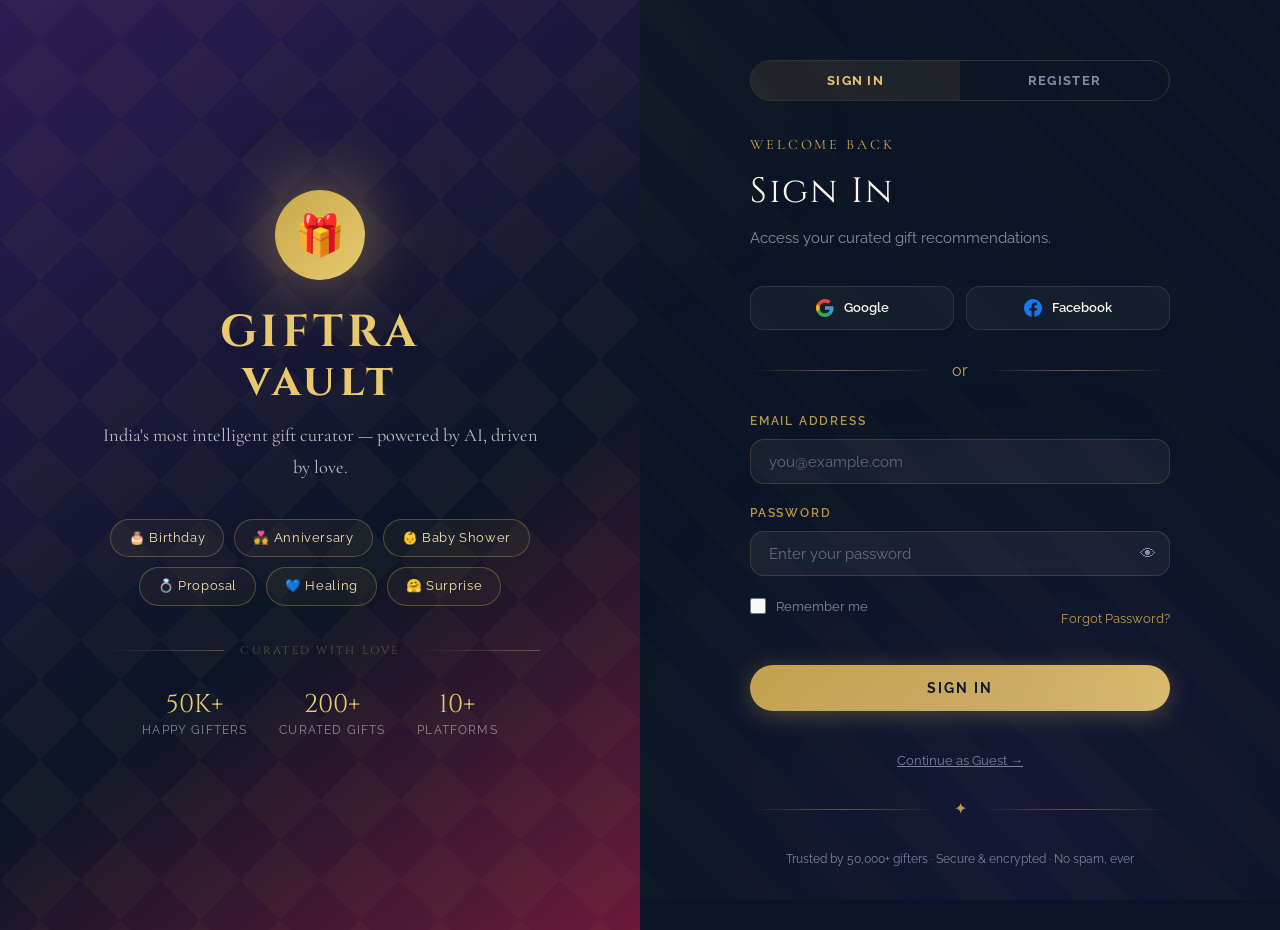
==== index.html @ 6af86aa6 "Add files via upload" ====
<!DOCTYPE html>
<html lang="en">
<head>
  <meta charset="UTF-8">
  <meta name="viewport" content="width=device-width, initial-scale=1.0">
  <title>GIFTRAvault — Sign In</title>
  <link rel="stylesheet" href="styles.css">
  <link rel="icon" href="data:image/svg+xml,<svg xmlns='http://www.w3.org/2000/svg' viewBox='0 0 100 100'><text y='.9em' font-size='90'>🎁</text></svg>">
</head>
<body>

<div class="bg-texture"></div>
<div class="particles"></div>

<div class="login-page">

  <!-- ── LEFT PANEL ── -->
  <div class="login-left">
    <div class="login-left-inner">
      <div class="login-logo-big">🎁</div>
      <h1>GIFTRA<br>vault</h1>
      <p>India's most intelligent gift curator — powered by AI, driven by love.</p>

      <div class="occasion-chips">
        <span class="occasion-chip">🎂 Birthday</span>
        <span class="occasion-chip">💑 Anniversary</span>
        <span class="occasion-chip">👶 Baby Shower</span>
        <span class="occasion-chip">💍 Proposal</span>
        <span class="occasion-chip">💙 Healing</span>
        <span class="occasion-chip">🤗 Surprise</span>
      </div>

      <div class="decorative-line">
        <span>CURATED WITH LOVE</span>
      </div>

      <div style="display:flex;gap:32px;justify-content:center;margin-top:32px">
        <div style="text-align:center">
          <div style="font-family:var(--font-display);font-size:1.6rem;color:var(--gold-light);line-height:1">50K+</div>
          <div style="font-size:0.72rem;color:rgba(250,246,238,0.5);letter-spacing:0.1em;text-transform:uppercase;margin-top:4px">Happy Gifters</div>
        </div>
        <div style="text-align:center">
          <div style="font-family:var(--font-display);font-size:1.6rem;color:var(--gold-light);line-height:1">200+</div>
          <div style="font-size:0.72rem;color:rgba(250,246,238,0.5);letter-spacing:0.1em;text-transform:uppercase;margin-top:4px">Curated Gifts</div>
        </div>
        <div style="text-align:center">
          <div style="font-family:var(--font-display);font-size:1.6rem;color:var(--gold-light);line-height:1">10+</div>
          <div style="font-size:0.72rem;color:rgba(250,246,238,0.5);letter-spacing:0.1em;text-transform:uppercase;margin-top:4px">Platforms</div>
        </div>
      </div>
    </div>
  </div>

  <!-- ── RIGHT PANEL ── -->
  <div class="login-right">
    <div class="login-form-wrap">

      <!-- Tabs -->
      <div style="display:flex;gap:0;margin-bottom:32px;border:1px solid rgba(201,168,76,0.2);border-radius:var(--radius-xl);overflow:hidden">
        <button data-tab="login" data-panel-toggle
          style="flex:1;padding:12px;background:rgba(201,168,76,0.1);color:var(--gold-light);font-size:0.82rem;font-weight:700;letter-spacing:0.1em;text-transform:uppercase;border:none;cursor:pointer;transition:all 0.3s"
          class="tab-btn active-tab">
          Sign In
        </button>
        <button data-tab="register" data-panel-toggle
          style="flex:1;padding:12px;background:transparent;color:var(--text-light);font-size:0.82rem;font-weight:700;letter-spacing:0.1em;text-transform:uppercase;border:none;cursor:pointer;transition:all 0.3s"
          class="tab-btn">
          Register
        </button>
      </div>

      <!-- LOGIN FORM -->
      <div id="loginPanel">
        <div class="login-greeting">Welcome back</div>
        <div class="login-title">Sign In</div>
        <div class="login-subtitle">Access your curated gift recommendations.</div>

        <div class="social-login">
          <button class="btn-social" onclick="socialLogin('Google')">
            <svg width="18" height="18" viewBox="0 0 24 24"><path fill="#EA4335" d="M5.266 9.765A7.077 7.077 0 0 1 12 4.909c1.69 0 3.218.6 4.418 1.582L19.91 3C17.782 1.145 15.055 0 12 0 7.27 0 3.198 2.698 1.24 6.65l4.026 3.115z"/><path fill="#34A853" d="M16.04 18.013c-1.09.703-2.474 1.078-4.04 1.078a7.077 7.077 0 0 1-6.723-4.823l-4.04 3.067A11.965 11.965 0 0 0 12 24c2.933 0 5.735-1.043 7.834-3l-3.793-2.987z"/><path fill="#4A90D9" d="M19.834 21c2.195-2.048 3.62-5.096 3.62-9 0-.71-.109-1.473-.272-2.182H12v4.637h6.436c-.317 1.559-1.17 2.766-2.395 3.558L19.834 21z"/><path fill="#FBBC05" d="M5.277 14.268A7.12 7.12 0 0 1 4.909 12c0-.782.125-1.533.357-2.235L1.24 6.65A11.934 11.934 0 0 0 0 12c0 1.92.445 3.73 1.237 5.335l4.04-3.067z"/></svg>
            Google
          </button>
          <button class="btn-social" onclick="socialLogin('Facebook')">
            <svg width="18" height="18" viewBox="0 0 24 24" fill="#1877F2"><path d="M24 12.073c0-6.627-5.373-12-12-12s-12 5.373-12 12c0 5.99 4.388 10.954 10.125 11.854v-8.385H7.078v-3.47h3.047V9.43c0-3.007 1.792-4.669 4.533-4.669 1.312 0 2.686.235 2.686.235v2.953H15.83c-1.491 0-1.956.925-1.956 1.874v2.25h3.328l-.532 3.47h-2.796v8.385C19.612 23.027 24 18.062 24 12.073z"/></svg>
            Facebook
          </button>
        </div>

        <div class="gold-divider"><span>or</span></div>

        <form id="loginForm">
          <div class="form-group">
            <label for="loginEmail">Email Address</label>
            <input type="email" id="loginEmail" class="form-control" placeholder="you@example.com" required autocomplete="email">
          </div>
          <div class="form-group">
            <label for="loginPassword">Password</label>
            <div class="password-wrap">
              <input type="password" id="loginPassword" class="form-control" placeholder="Enter your password" required autocomplete="current-password">
              <button type="button" class="toggle-pwd">👁</button>
            </div>
          </div>
          <div style="display:flex;justify-content:space-between;align-items:center;margin-bottom:24px">
            <div class="checkbox-wrap">
              <input type="checkbox" id="rememberMe">
              <label for="rememberMe">Remember me</label>
            </div>
            <a href="#" style="font-size:0.82rem;color:var(--gold)">Forgot Password?</a>
          </div>
          <button type="submit" id="loginBtn" class="login-btn">Sign In</button>
        </form>

        <div style="text-align:center;margin-top:16px">
          <button id="guestBtn" style="background:none;border:none;color:var(--text-light);font-size:0.82rem;cursor:pointer;text-decoration:underline;font-family:var(--font-body)">
            Continue as Guest →
          </button>
        </div>
      </div>

      <!-- REGISTER FORM -->
      <div id="registerPanel" style="display:none">
        <div class="login-greeting">Join GIFTRAvault</div>
        <div class="login-title">Create Account</div>
        <div class="login-subtitle">Start gifting smarter with AI-powered recommendations.</div>

        <form id="registerForm" style="margin-top:24px">
          <div class="form-group">
            <label for="regName">Full Name</label>
            <input type="text" id="regName" class="form-control" placeholder="Your name" required>
          </div>
          <div class="form-group">
            <label for="regEmail">Email Address</label>
            <input type="email" id="regEmail" class="form-control" placeholder="you@example.com" required>
          </div>
          <div class="form-group">
            <label for="regPhone">Phone Number</label>
            <input type="tel" id="regPhone" class="form-control" placeholder="+91 98765 43210">
          </div>
          <div class="form-group">
            <label for="regPassword">Password</label>
            <div class="password-wrap">
              <input type="password" id="regPassword" class="form-control" placeholder="Min 8 characters" required minlength="8">
              <button type="button" class="toggle-pwd">👁</button>
            </div>
          </div>
          <div class="checkbox-wrap" style="margin-bottom:24px">
            <input type="checkbox" id="agreeTerms" required>
            <label for="agreeTerms">I agree to the <a href="#">Terms</a> & <a href="#">Privacy Policy</a></label>
          </div>
          <button type="submit" id="registerBtn" class="login-btn">Create Account ✨</button>
        </form>
      </div>

      <div class="gold-divider" style="margin-top:24px"><span>✦</span></div>
      <p style="text-align:center;font-size:0.76rem;color:var(--text-light)">
        Trusted by 50,000+ gifters · Secure & encrypted · No spam, ever
      </p>
    </div>
  </div>
</div>

<script src="app.js"></script>
<script>
// Tab switching logic
document.querySelectorAll('.tab-btn').forEach(btn => {
  btn.addEventListener('click', () => {
    const tab = btn.dataset.tab;
    document.querySelectorAll('.tab-btn').forEach(b => {
      b.style.background = 'transparent';
      b.style.color = 'var(--text-light)';
    });
    btn.style.background = 'rgba(201,168,76,0.1)';
    btn.style.color = 'var(--gold-light)';
    document.getElementById('loginPanel').style.display = tab === 'login' ? 'block' : 'none';
    document.getElementById('registerPanel').style.display = tab === 'register' ? 'block' : 'none';
  });
});

function socialLogin(provider) {
  const user = {
    email: `user@${provider.toLowerCase()}.com`,
    name: 'Social User',
    avatar: '',
    provider,
  };
  localStorage.setItem('giftra_user', JSON.stringify(user));
  window.location.href = 'home.html';
}
</script>
</body>
</html>
---- styles.css ----
/* ==========================================
   GIFTRAvault - ROYAL ELEGANT THEME
   Main Stylesheet
   ========================================== */

@import url('https://fonts.googleapis.com/css2?family=Cormorant+Garamond:ital,wght@0,300;0,400;0,500;0,600;0,700;1,300;1,400;1,600&family=Raleway:wght@300;400;500;600;700&family=Cinzel:wght@400;500;600;700&display=swap');

/* ── DESIGN TOKENS ─────────────────────── */
:root {
  --navy:        #0B1426;
  --navy-mid:    #112038;
  --navy-light:  #1A2E50;
  --gold:        #C9A84C;
  --gold-light:  #E8C96D;
  --gold-pale:   #F5E6B2;
  --cream:       #FAF6EE;
  --cream-dark:  #EDE4D3;
  --wine:        #6B1A3A;
  --purple:      #2D1B55;
  --purple-mid:  #4A2D8A;
  --blush:       #F2D4D4;
  --sage:        #4A6741;
  --white:       #FFFFFF;
  --text-dark:   #1A1A2E;
  --text-mid:    #4A4A6A;
  --text-light:  #8A8AAA;

  --font-display: 'Cinzel', serif;
  --font-serif:   'Cormorant Garamond', serif;
  --font-body:    'Raleway', sans-serif;

  --radius-sm:  6px;
  --radius-md:  14px;
  --radius-lg:  24px;
  --radius-xl:  40px;

  --shadow-gold:  0 4px 24px rgba(201,168,76,0.25);
  --shadow-navy:  0 8px 40px rgba(11,20,38,0.35);
  --shadow-card:  0 2px 20px rgba(11,20,38,0.12);

  --transition:   all 0.35s cubic-bezier(0.4,0,0.2,1);
  --transition-slow: all 0.6s cubic-bezier(0.4,0,0.2,1);
}

/* ── RESET & BASE ────────────────────────── */
*, *::before, *::after { box-sizing: border-box; margin: 0; padding: 0; }

html { font-size: 16px; scroll-behavior: smooth; }

body {
  font-family: var(--font-body);
  background: var(--navy);
  color: var(--cream);
  min-height: 100vh;
  overflow-x: hidden;
  line-height: 1.6;
}

a { text-decoration: none; color: inherit; }
img { max-width: 100%; display: block; }
button { cursor: pointer; font-family: var(--font-body); border: none; outline: none; }
input, select, textarea { font-family: var(--font-body); outline: none; border: none; }
ul { list-style: none; }

/* ── SCROLLBAR ────────────────────────── */
::-webkit-scrollbar { width: 6px; }
::-webkit-scrollbar-track { background: var(--navy); }
::-webkit-scrollbar-thumb { background: var(--gold); border-radius: 3px; }

/* ── BACKGROUND TEXTURE ───────────────── */
.bg-texture {
  position: fixed; inset: 0; z-index: 0; pointer-events: none;
  background:
    radial-gradient(ellipse 80% 60% at 20% 10%, rgba(201,168,76,0.07) 0%, transparent 60%),
    radial-gradient(ellipse 60% 80% at 80% 90%, rgba(74,45,138,0.15) 0%, transparent 60%),
    repeating-linear-gradient(
      45deg,
      transparent,
      transparent 40px,
      rgba(201,168,76,0.015) 40px,
      rgba(201,168,76,0.015) 80px
    );
}

/* ══════════════════════════════════════════
   NAVIGATION
   ══════════════════════════════════════════ */
.navbar {
  position: fixed; top: 0; left: 0; right: 0; z-index: 999;
  padding: 16px 40px;
  display: flex; align-items: center; justify-content: space-between;
  background: rgba(11,20,38,0.85);
  backdrop-filter: blur(20px);
  border-bottom: 1px solid rgba(201,168,76,0.2);
  transition: var(--transition);
}

.navbar.scrolled {
  padding: 12px 40px;
  background: rgba(11,20,38,0.97);
}

.nav-brand {
  display: flex; align-items: center; gap: 12px;
}

.nav-brand .brand-icon {
  width: 40px; height: 40px;
  background: linear-gradient(135deg, var(--gold), var(--gold-light));
  border-radius: 50%;
  display: grid; place-items: center;
  font-size: 18px;
  box-shadow: 0 0 20px rgba(201,168,76,0.4);
}

.nav-brand .brand-name {
  font-family: var(--font-display);
  font-size: 1.4rem;
  letter-spacing: 0.12em;
  color: var(--gold-light);
}

.nav-links {
  display: flex; align-items: center; gap: 32px;
}

.nav-links a {
  font-size: 0.82rem;
  font-weight: 600;
  letter-spacing: 0.15em;
  text-transform: uppercase;
  color: var(--cream-dark);
  position: relative;
  padding-bottom: 4px;
  transition: var(--transition);
}

.nav-links a::after {
  content: '';
  position: absolute; bottom: 0; left: 50%; right: 50%;
  height: 1px; background: var(--gold);
  transition: var(--transition);
}

.nav-links a:hover { color: var(--gold-light); }
.nav-links a:hover::after { left: 0; right: 0; }

.nav-actions { display: flex; align-items: center; gap: 16px; }

.btn-nav-login {
  padding: 9px 24px;
  background: transparent;
  border: 1px solid var(--gold);
  color: var(--gold);
  border-radius: var(--radius-xl);
  font-size: 0.8rem;
  font-weight: 600;
  letter-spacing: 0.1em;
  text-transform: uppercase;
  transition: var(--transition);
}

.btn-nav-login:hover {
  background: var(--gold);
  color: var(--navy);
}

.user-avatar {
  width: 38px; height: 38px;
  border-radius: 50%;
  border: 2px solid var(--gold);
  overflow: hidden;
  cursor: pointer;
  transition: var(--transition);
}

.user-avatar:hover { box-shadow: var(--shadow-gold); }

/* ══════════════════════════════════════════
   BUTTONS
   ══════════════════════════════════════════ */
.btn-primary {
  display: inline-flex; align-items: center; gap: 10px;
  padding: 14px 36px;
  background: linear-gradient(135deg, var(--gold) 0%, var(--gold-light) 100%);
  color: var(--navy);
  border-radius: var(--radius-xl);
  font-size: 0.85rem;
  font-weight: 700;
  letter-spacing: 0.12em;
  text-transform: uppercase;
  transition: var(--transition);
  box-shadow: 0 4px 20px rgba(201,168,76,0.3);
  border: none;
}

.btn-primary:hover {
  transform: translateY(-2px);
  box-shadow: 0 8px 32px rgba(201,168,76,0.45);
}

.btn-primary:active { transform: translateY(0); }

.btn-secondary {
  display: inline-flex; align-items: center; gap: 10px;
  padding: 13px 32px;
  background: transparent;
  color: var(--gold);
  border: 1.5px solid var(--gold);
  border-radius: var(--radius-xl);
  font-size: 0.85rem;
  font-weight: 600;
  letter-spacing: 0.1em;
  text-transform: uppercase;
  transition: var(--transition);
}

.btn-secondary:hover {
  background: rgba(201,168,76,0.08);
  transform: translateY(-2px);
}

.btn-ghost {
  display: inline-flex; align-items: center; gap: 8px;
  padding: 10px 22px;
  background: rgba(255,255,255,0.06);
  color: var(--cream);
  border: 1px solid rgba(255,255,255,0.12);
  border-radius: var(--radius-md);
  font-size: 0.82rem;
  font-weight: 500;
  transition: var(--transition);
  backdrop-filter: blur(8px);
}

.btn-ghost:hover {
  background: rgba(255,255,255,0.12);
  border-color: rgba(201,168,76,0.4);
  color: var(--gold-light);
}

/* ══════════════════════════════════════════
   CARDS & GLASS SURFACES
   ══════════════════════════════════════════ */
.glass-card {
  background: rgba(255,255,255,0.04);
  backdrop-filter: blur(20px);
  border: 1px solid rgba(201,168,76,0.15);
  border-radius: var(--radius-lg);
  transition: var(--transition);
}

.glass-card:hover {
  background: rgba(255,255,255,0.07);
  border-color: rgba(201,168,76,0.3);
  box-shadow: var(--shadow-gold);
}

/* ══════════════════════════════════════════
   FORM ELEMENTS
   ══════════════════════════════════════════ */
.form-group {
  display: flex; flex-direction: column; gap: 8px;
  margin-bottom: 20px;
}

.form-group label {
  font-size: 0.75rem;
  font-weight: 600;
  letter-spacing: 0.15em;
  text-transform: uppercase;
  color: var(--gold);
  opacity: 0.9;
}

.form-control {
  width: 100%;
  padding: 13px 18px;
  background: rgba(255,255,255,0.05);
  border: 1.5px solid rgba(201,168,76,0.2);
  border-radius: var(--radius-md);
  color: var(--cream);
  font-size: 0.92rem;
  transition: var(--transition);
}

.form-control:focus {
  border-color: var(--gold);
  background: rgba(201,168,76,0.06);
  box-shadow: 0 0 0 3px rgba(201,168,76,0.1);
}

.form-control::placeholder { color: rgba(250,246,238,0.35); }

select.form-control option { background: var(--navy-mid); color: var(--cream); }

.form-row { display: grid; grid-template-columns: 1fr 1fr; gap: 16px; }

/* ══════════════════════════════════════════
   SECTION HEADINGS
   ══════════════════════════════════════════ */
.section-eyebrow {
  font-family: var(--font-display);
  font-size: 0.7rem;
  letter-spacing: 0.3em;
  text-transform: uppercase;
  color: var(--gold);
  margin-bottom: 12px;
  display: flex; align-items: center; gap: 12px;
}

.section-eyebrow::before, .section-eyebrow::after {
  content: ''; flex: 1; height: 1px;
  background: linear-gradient(to right, transparent, var(--gold), transparent);
  max-width: 60px;
}

.section-title {
  font-family: var(--font-serif);
  font-size: clamp(2rem, 4vw, 3.4rem);
  font-weight: 600;
  line-height: 1.2;
  color: var(--cream);
  margin-bottom: 16px;
}

.section-title em { font-style: italic; color: var(--gold-light); }

.section-subtitle {
  font-size: 1.02rem;
  color: var(--text-light);
  line-height: 1.7;
  max-width: 580px;
}

/* ══════════════════════════════════════════
   GOLD DIVIDER
   ══════════════════════════════════════════ */
.gold-divider {
  display: flex; align-items: center; gap: 16px;
  margin: 28px 0;
}

.gold-divider::before, .gold-divider::after {
  content: ''; flex: 1; height: 1px;
  background: linear-gradient(to right, transparent, rgba(201,168,76,0.5), transparent);
}

.gold-divider span {
  color: var(--gold);
  font-size: 1rem;
}

/* ══════════════════════════════════════════
   BADGES & TAGS
   ══════════════════════════════════════════ */
.badge {
  display: inline-flex; align-items: center; gap: 6px;
  padding: 5px 14px;
  border-radius: var(--radius-xl);
  font-size: 0.72rem;
  font-weight: 700;
  letter-spacing: 0.1em;
  text-transform: uppercase;
}

.badge-gold {
  background: linear-gradient(135deg, var(--gold), var(--gold-light));
  color: var(--navy);
}

.badge-ai {
  background: linear-gradient(135deg, #7C3AED, #4F46E5);
  color: white;
}

.badge-best {
  background: linear-gradient(135deg, #059669, #10B981);
  color: white;
}

.badge-hot {
  background: linear-gradient(135deg, #DC2626, #EF4444);
  color: white;
}

/* ══════════════════════════════════════════
   LOADING / SPINNER
   ══════════════════════════════════════════ */
.spinner {
  width: 40px; height: 40px;
  border: 3px solid rgba(201,168,76,0.2);
  border-top-color: var(--gold);
  border-radius: 50%;
  animation: spin 0.9s linear infinite;
}

@keyframes spin { to { transform: rotate(360deg); } }

.loading-overlay {
  position: fixed; inset: 0;
  background: rgba(11,20,38,0.9);
  display: flex; flex-direction: column;
  align-items: center; justify-content: center;
  gap: 20px; z-index: 9999;
  backdrop-filter: blur(8px);
  transition: opacity 0.4s ease;
}

.loading-overlay.hidden { opacity: 0; pointer-events: none; }

.loading-text {
  font-family: var(--font-serif);
  font-size: 1.1rem;
  color: var(--gold-light);
  letter-spacing: 0.08em;
}

/* ══════════════════════════════════════════
   TOAST NOTIFICATION
   ══════════════════════════════════════════ */
.toast {
  position: fixed; bottom: 30px; right: 30px;
  padding: 16px 24px;
  background: var(--navy-light);
  border: 1px solid var(--gold);
  border-radius: var(--radius-md);
  color: var(--cream);
  font-size: 0.88rem;
  z-index: 10000;
  transform: translateY(80px);
  opacity: 0;
  transition: var(--transition);
  box-shadow: var(--shadow-navy);
  max-width: 320px;
  display: flex; align-items: center; gap: 12px;
}

.toast.show { transform: translateY(0); opacity: 1; }
.toast .toast-icon { font-size: 1.2rem; }

/* ══════════════════════════════════════════
   PARTICLE DOTS
   ══════════════════════════════════════════ */
.particles {
  position: fixed; inset: 0; z-index: 0; pointer-events: none; overflow: hidden;
}

.particle {
  position: absolute;
  width: 2px; height: 2px;
  background: var(--gold);
  border-radius: 50%;
  opacity: 0;
  animation: float-up var(--dur, 8s) linear infinite;
  animation-delay: var(--delay, 0s);
}

@keyframes float-up {
  0%   { transform: translateY(100vh) scale(0); opacity: 0; }
  10%  { opacity: 0.6; }
  90%  { opacity: 0.2; }
  100% { transform: translateY(-10vh) scale(1); opacity: 0; }
}

/* ══════════════════════════════════════════
   ▶ PAGE: LOGIN
   ══════════════════════════════════════════ */
.login-page {
  min-height: 100vh;
  display: grid;
  grid-template-columns: 1fr 1fr;
}

/* ── Left Panel ── */
.login-left {
  position: relative;
  background: linear-gradient(145deg, var(--purple) 0%, var(--navy) 60%, var(--wine) 100%);
  display: flex; flex-direction: column;
  align-items: center; justify-content: center;
  padding: 60px;
  overflow: hidden;
}

.login-left::before {
  content: '';
  position: absolute; inset: 0;
  background: url("data:image/svg+xml,%3Csvg width='80' height='80' viewBox='0 0 80 80' xmlns='http://www.w3.org/2000/svg'%3E%3Cg fill='none' fill-rule='evenodd'%3E%3Cg fill='%23C9A84C' fill-opacity='0.04'%3E%3Cpath d='M40 40L0 0h80L40 40zm0 0L0 80h80L40 40z'/%3E%3C/g%3E%3C/g%3E%3C/svg%3E");
}

.login-left-inner {
  position: relative; z-index: 1;
  text-align: center; max-width: 440px;
}

.login-logo-big {
  width: 90px; height: 90px;
  background: linear-gradient(135deg, var(--gold), var(--gold-light));
  border-radius: 50%;
  display: grid; place-items: center;
  font-size: 40px;
  margin: 0 auto 28px;
  box-shadow: 0 0 60px rgba(201,168,76,0.5), 0 0 120px rgba(201,168,76,0.2);
  animation: pulse-glow 3s ease-in-out infinite;
}

@keyframes pulse-glow {
  0%, 100% { box-shadow: 0 0 60px rgba(201,168,76,0.5), 0 0 120px rgba(201,168,76,0.2); }
  50%       { box-shadow: 0 0 80px rgba(201,168,76,0.7), 0 0 160px rgba(201,168,76,0.3); }
}

.login-left h1 {
  font-family: var(--font-display);
  font-size: 2.8rem;
  color: var(--gold-light);
  letter-spacing: 0.1em;
  margin-bottom: 14px;
  line-height: 1.1;
}

.login-left p {
  font-family: var(--font-serif);
  font-size: 1.15rem;
  color: rgba(250,246,238,0.75);
  line-height: 1.7;
  margin-bottom: 36px;
}

.occasion-chips {
  display: flex; flex-wrap: wrap; gap: 10px; justify-content: center;
  margin-bottom: 36px;
}

.occasion-chip {
  padding: 8px 18px;
  border: 1px solid rgba(201,168,76,0.35);
  border-radius: var(--radius-xl);
  font-size: 0.8rem;
  color: var(--gold-pale);
  background: rgba(201,168,76,0.06);
  letter-spacing: 0.05em;
  animation: chip-float 4s ease-in-out infinite;
}

.occasion-chip:nth-child(2) { animation-delay: 0.4s; }
.occasion-chip:nth-child(3) { animation-delay: 0.8s; }
.occasion-chip:nth-child(4) { animation-delay: 1.2s; }
.occasion-chip:nth-child(5) { animation-delay: 1.6s; }
.occasion-chip:nth-child(6) { animation-delay: 2.0s; }

@keyframes chip-float {
  0%, 100% { transform: translateY(0); }
  50%       { transform: translateY(-4px); }
}

.decorative-line {
  display: flex; align-items: center; gap: 16px; color: rgba(201,168,76,0.4);
  font-family: var(--font-display); font-size: 0.7rem; letter-spacing: 0.2em;
}

.decorative-line::before, .decorative-line::after {
  content: ''; flex: 1; height: 1px;
  background: linear-gradient(to right, transparent, rgba(201,168,76,0.4));
}

/* ── Right Panel ── */
.login-right {
  display: flex; align-items: center; justify-content: center;
  background: var(--navy);
  padding: 60px;
}

.login-form-wrap {
  width: 100%; max-width: 420px;
}

.login-greeting {
  font-family: var(--font-serif);
  font-size: 0.9rem;
  color: var(--gold);
  letter-spacing: 0.2em;
  text-transform: uppercase;
  margin-bottom: 8px;
}

.login-title {
  font-family: var(--font-display);
  font-size: 2.2rem;
  color: var(--cream);
  letter-spacing: 0.06em;
  margin-bottom: 6px;
}

.login-subtitle {
  font-size: 0.92rem;
  color: var(--text-light);
  margin-bottom: 36px;
}

.social-login {
  display: grid; grid-template-columns: 1fr 1fr; gap: 12px;
  margin-bottom: 28px;
}

.btn-social {
  display: flex; align-items: center; justify-content: center; gap: 10px;
  padding: 12px;
  background: rgba(255,255,255,0.04);
  border: 1.5px solid rgba(255,255,255,0.1);
  border-radius: var(--radius-md);
  color: var(--cream);
  font-size: 0.82rem;
  font-weight: 600;
  transition: var(--transition);
  cursor: pointer;
}

.btn-social:hover {
  background: rgba(255,255,255,0.08);
  border-color: rgba(201,168,76,0.3);
}

.btn-social img { width: 18px; height: 18px; }

.checkbox-wrap {
  display: flex; align-items: center; gap: 10px;
  margin-bottom: 24px;
}

.checkbox-wrap input[type=checkbox] {
  width: 16px; height: 16px;
  accent-color: var(--gold);
  cursor: pointer;
}

.checkbox-wrap label {
  font-size: 0.82rem;
  color: var(--text-light);
  cursor: pointer;
}

.checkbox-wrap a { color: var(--gold); }

.login-btn {
  width: 100%; padding: 15px;
  background: linear-gradient(135deg, var(--gold) 0%, var(--gold-light) 100%);
  color: var(--navy);
  border-radius: var(--radius-xl);
  font-size: 0.88rem;
  font-weight: 700;
  letter-spacing: 0.15em;
  text-transform: uppercase;
  transition: var(--transition);
  box-shadow: 0 4px 24px rgba(201,168,76,0.35);
  margin-bottom: 20px;
}

.login-btn:hover {
  transform: translateY(-2px);
  box-shadow: 0 8px 36px rgba(201,168,76,0.5);
}

.login-footer {
  text-align: center;
  font-size: 0.84rem;
  color: var(--text-light);
}

.login-footer a { color: var(--gold); font-weight: 600; }

.password-wrap { position: relative; }
.password-wrap .form-control { padding-right: 48px; }
.toggle-pwd {
  position: absolute; right: 14px; top: 50%; transform: translateY(-50%);
  background: none; color: var(--text-light); font-size: 1rem;
  transition: var(--transition);
}
.toggle-pwd:hover { color: var(--gold); }

/* ══════════════════════════════════════════
   ▶ PAGE: HOME
   ══════════════════════════════════════════ */

/* ── Hero ── */
.hero {
  position: relative;
  min-height: 100vh;
  display: flex; align-items: center;
  padding: 120px 6vw 80px;
  overflow: hidden;
}

.hero-bg {
  position: absolute; inset: 0; z-index: 0;
  background:
    radial-gradient(ellipse 70% 80% at 60% 50%, rgba(74,45,138,0.2) 0%, transparent 70%),
    radial-gradient(ellipse 50% 50% at 10% 80%, rgba(107,26,58,0.15) 0%, transparent 60%);
}

.hero-content {
  position: relative; z-index: 1;
  max-width: 640px;
}

.hero-badge {
  display: inline-flex; align-items: center; gap: 10px;
  padding: 8px 20px;
  background: rgba(201,168,76,0.1);
  border: 1px solid rgba(201,168,76,0.3);
  border-radius: var(--radius-xl);
  font-size: 0.75rem;
  font-weight: 700;
  letter-spacing: 0.15em;
  text-transform: uppercase;
  color: var(--gold-light);
  margin-bottom: 28px;
  animation: fade-up 0.8s ease both;
}

.hero-title {
  font-family: var(--font-display);
  font-size: clamp(2.8rem, 5.5vw, 5rem);
  color: var(--cream);
  line-height: 1.05;
  letter-spacing: 0.04em;
  margin-bottom: 22px;
  animation: fade-up 0.9s 0.1s ease both;
}

.hero-title .accent { color: var(--gold-light); display: block; font-style: italic; font-family: var(--font-serif); }

.hero-desc {
  font-family: var(--font-serif);
  font-size: 1.18rem;
  color: rgba(250,246,238,0.7);
  line-height: 1.8;
  margin-bottom: 40px;
  animation: fade-up 1s 0.2s ease both;
}

.hero-actions {
  display: flex; align-items: center; gap: 16px; flex-wrap: wrap;
  animation: fade-up 1.1s 0.3s ease both;
}

.hero-stats {
  display: flex; gap: 32px;
  margin-top: 56px;
  animation: fade-up 1.2s 0.4s ease both;
}

.stat-item { text-align: center; }
.stat-num {
  font-family: var(--font-display);
  font-size: 1.8rem;
  color: var(--gold-light);
  line-height: 1;
  margin-bottom: 4px;
}
.stat-label { font-size: 0.76rem; color: var(--text-light); letter-spacing: 0.1em; text-transform: uppercase; }

.hero-float {
  position: absolute; right: 4vw; top: 50%; transform: translateY(-50%);
  z-index: 1;
  animation: fade-up 1s 0.5s ease both;
}

.hero-gift-viz {
  width: 420px; height: 420px;
  position: relative;
}

.gift-circle {
  position: absolute;
  border-radius: 50%;
  border: 1px solid rgba(201,168,76,0.2);
  animation: orbit-rotate 20s linear infinite;
}

.gift-circle:nth-child(1) {
  inset: 0;
  border-color: rgba(201,168,76,0.12);
}

.gift-circle:nth-child(2) {
  inset: 40px;
  border-color: rgba(201,168,76,0.18);
  animation-direction: reverse;
  animation-duration: 15s;
}

.gift-circle:nth-child(3) {
  inset: 90px;
  border-color: rgba(201,168,76,0.25);
  animation-duration: 10s;
}

@keyframes orbit-rotate { to { transform: rotate(360deg); } }

.gift-center {
  position: absolute; inset: 120px;
  background: linear-gradient(135deg, rgba(74,45,138,0.6), rgba(107,26,58,0.4));
  border-radius: 50%;
  display: grid; place-items: center;
  font-size: 80px;
  border: 1px solid rgba(201,168,76,0.3);
  box-shadow: 0 0 60px rgba(201,168,76,0.2), inset 0 0 40px rgba(201,168,76,0.05);
  animation: pulse-glow 3s ease-in-out infinite;
}

.orbit-item {
  position: absolute;
  width: 52px; height: 52px;
  background: rgba(11,20,38,0.8);
  border: 1px solid rgba(201,168,76,0.35);
  border-radius: 50%;
  display: grid; place-items: center;
  font-size: 22px;
  box-shadow: var(--shadow-gold);
}

@keyframes fade-up {
  from { opacity: 0; transform: translateY(30px); }
  to   { opacity: 1; transform: translateY(0); }
}

/* ── Occasion Cards ── */
.occasions-section {
  padding: 80px 6vw;
  position: relative; z-index: 1;
}

.occasions-grid {
  display: grid;
  grid-template-columns: repeat(auto-fill, minmax(200px, 1fr));
  gap: 20px;
  margin-top: 48px;
}

.occasion-card {
  position: relative; overflow: hidden;
  padding: 28px 20px;
  background: rgba(255,255,255,0.03);
  border: 1px solid rgba(255,255,255,0.07);
  border-radius: var(--radius-lg);
  text-align: center;
  cursor: pointer;
  transition: var(--transition);
  group: true;
}

.occasion-card::before {
  content: '';
  position: absolute; inset: 0;
  background: var(--card-color, rgba(201,168,76,0.06));
  opacity: 0;
  transition: var(--transition);
}

.occasion-card:hover { transform: translateY(-6px); border-color: rgba(201,168,76,0.3); }
.occasion-card:hover::before { opacity: 1; }

.occasion-icon {
  font-size: 42px; margin-bottom: 14px;
  display: block;
  filter: drop-shadow(0 4px 8px rgba(0,0,0,0.3));
  transition: transform 0.4s ease;
}

.occasion-card:hover .occasion-icon { transform: scale(1.15) rotate(-5deg); }

.occasion-name {
  font-family: var(--font-display);
  font-size: 0.85rem;
  letter-spacing: 0.1em;
  color: var(--cream);
  margin-bottom: 8px;
}

.occasion-desc {
  font-size: 0.76rem;
  color: var(--text-light);
  line-height: 1.5;
}

.occasion-card.active {
  border-color: var(--gold);
  background: rgba(201,168,76,0.08);
}

/* ── AI Feature Section ── */
.ai-section {
  padding: 80px 6vw;
  position: relative; z-index: 1;
}

.ai-feature-card {
  background: linear-gradient(135deg, rgba(74,45,138,0.2) 0%, rgba(107,26,58,0.15) 50%, rgba(11,20,38,0.3) 100%);
  border: 1px solid rgba(201,168,76,0.2);
  border-radius: var(--radius-xl);
  padding: 56px;
  display: grid;
  grid-template-columns: 1fr 1fr;
  gap: 60px;
  align-items: center;
  backdrop-filter: blur(20px);
  overflow: hidden;
  position: relative;
}

.ai-feature-card::before {
  content: '';
  position: absolute; top: -60px; right: -60px;
  width: 300px; height: 300px;
  background: radial-gradient(circle, rgba(201,168,76,0.08) 0%, transparent 70%);
  pointer-events: none;
}

.ai-badge-wrap {
  display: flex; align-items: center; gap: 12px;
  margin-bottom: 20px;
}

.ai-pulse {
  width: 12px; height: 12px;
  background: #7C3AED;
  border-radius: 50%;
  animation: ai-pulse-anim 2s ease-in-out infinite;
}

@keyframes ai-pulse-anim {
  0%, 100% { box-shadow: 0 0 0 0 rgba(124,58,237,0.6); }
  50%       { box-shadow: 0 0 0 8px rgba(124,58,237,0); }
}

.ai-title {
  font-family: var(--font-display);
  font-size: 2rem;
  color: var(--cream);
  letter-spacing: 0.06em;
  margin-bottom: 16px;
}

.ai-desc { font-size: 0.95rem; color: var(--text-light); line-height: 1.75; margin-bottom: 28px; }

.ai-features-list {
  display: flex; flex-direction: column; gap: 12px; margin-bottom: 32px;
}

.ai-feature-item {
  display: flex; align-items: center; gap: 12px;
  font-size: 0.88rem; color: var(--cream-dark);
}

.ai-feature-item .check-icon {
  width: 22px; height: 22px; min-width: 22px;
  background: linear-gradient(135deg, var(--gold), var(--gold-light));
  border-radius: 50%;
  display: grid; place-items: center;
  font-size: 11px; color: var(--navy); font-weight: 700;
}

.ai-visual {
  position: relative; height: 320px;
}

.ai-card-stack {
  position: relative; height: 100%;
}

.ai-mock-card {
  position: absolute;
  border-radius: var(--radius-lg);
  padding: 20px;
  border: 1px solid rgba(201,168,76,0.2);
  backdrop-filter: blur(12px);
}

.ai-mock-card:nth-child(1) {
  background: rgba(74,45,138,0.4);
  width: 80%; bottom: 0; left: 10%;
  transform: rotate(-3deg);
  z-index: 1;
}

.ai-mock-card:nth-child(2) {
  background: rgba(107,26,58,0.3);
  width: 80%; bottom: 30px; left: 5%;
  transform: rotate(1.5deg);
  z-index: 2;
}

.ai-mock-card:nth-child(3) {
  background: rgba(17,32,56,0.95);
  width: 100%; bottom: 60px;
  z-index: 3;
  animation: card-hover-anim 3s ease-in-out infinite;
}

@keyframes card-hover-anim {
  0%, 100% { transform: translateY(0); }
  50%       { transform: translateY(-8px); }
}

.ai-mock-header {
  display: flex; justify-content: space-between; align-items: center;
  margin-bottom: 14px;
}

.ai-mock-title { font-family: var(--font-display); font-size: 0.7rem; letter-spacing: 0.15em; color: var(--gold); }

.ai-price-compare {
  display: flex; flex-direction: column; gap: 10px;
}

.price-row {
  display: flex; justify-content: space-between; align-items: center;
  padding: 8px 12px;
  border-radius: var(--radius-sm);
  background: rgba(255,255,255,0.04);
}

.price-row.best {
  background: rgba(5,150,105,0.15);
  border: 1px solid rgba(16,185,129,0.3);
}

.price-platform { font-size: 0.75rem; color: var(--text-light); }
.price-value { font-family: var(--font-display); font-size: 0.85rem; color: var(--cream); }
.price-row.best .price-value { color: #10B981; }

/* ══════════════════════════════════════════
   ▶ PAGE: CUSTOMER DETAILS
   ══════════════════════════════════════════ */
.details-page { padding: 100px 6vw 60px; min-height: 100vh; position: relative; z-index: 1; }

.details-header { text-align: center; margin-bottom: 56px; }

.details-progress {
  display: flex; align-items: center; justify-content: center;
  gap: 0; margin-bottom: 48px;
}

.progress-step {
  display: flex; flex-direction: column; align-items: center; gap: 8px;
  position: relative;
}

.progress-step:not(:last-child)::after {
  content: '';
  position: absolute; left: calc(50% + 20px);
  top: 20px;
  width: 80px; height: 2px;
  background: rgba(201,168,76,0.2);
}

.progress-step.done:not(:last-child)::after { background: rgba(201,168,76,0.6); }

.step-circle {
  width: 40px; height: 40px;
  border-radius: 50%;
  border: 2px solid rgba(201,168,76,0.3);
  display: grid; place-items: center;
  font-size: 0.8rem;
  font-weight: 700;
  color: var(--text-light);
  background: var(--navy);
  transition: var(--transition);
}

.progress-step.active .step-circle {
  border-color: var(--gold);
  background: rgba(201,168,76,0.1);
  color: var(--gold);
  box-shadow: 0 0 20px rgba(201,168,76,0.3);
}

.progress-step.done .step-circle {
  border-color: var(--gold);
  background: var(--gold);
  color: var(--navy);
}

.step-label { font-size: 0.72rem; color: var(--text-light); letter-spacing: 0.08em; }
.progress-step.active .step-label { color: var(--gold); }

.details-form-card {
  max-width: 780px; margin: 0 auto;
  background: rgba(255,255,255,0.03);
  border: 1px solid rgba(201,168,76,0.15);
  border-radius: var(--radius-xl);
  padding: 48px;
  backdrop-filter: blur(20px);
}

.form-section-title {
  font-family: var(--font-display);
  font-size: 1rem;
  letter-spacing: 0.15em;
  color: var(--gold);
  text-transform: uppercase;
  margin-bottom: 20px;
  padding-bottom: 12px;
  border-bottom: 1px solid rgba(201,168,76,0.15);
  display: flex; align-items: center; gap: 10px;
}

.interests-grid {
  display: grid; grid-template-columns: repeat(auto-fill, minmax(140px, 1fr)); gap: 10px;
  margin-top: 12px;
}

.interest-tag {
  padding: 10px 16px;
  background: rgba(255,255,255,0.04);
  border: 1.5px solid rgba(255,255,255,0.08);
  border-radius: var(--radius-md);
  font-size: 0.8rem;
  color: var(--cream-dark);
  text-align: center;
  cursor: pointer;
  transition: var(--transition);
  user-select: none;
}

.interest-tag:hover { border-color: rgba(201,168,76,0.3); color: var(--gold-light); }
.interest-tag.selected {
  background: rgba(201,168,76,0.1);
  border-color: var(--gold);
  color: var(--gold-light);
}

.budget-slider-wrap { margin-top: 12px; }
.budget-display {
  display: flex; justify-content: space-between; align-items: center;
  margin-bottom: 12px;
}
.budget-value {
  font-family: var(--font-display);
  font-size: 1.6rem;
  color: var(--gold-light);
}
.budget-range { font-size: 0.8rem; color: var(--text-light); }

input[type=range] {
  width: 100%;
  height: 4px;
  background: rgba(201,168,76,0.2);
  border-radius: 2px;
  appearance: none;
  cursor: pointer;
}

input[type=range]::-webkit-slider-thumb {
  appearance: none;
  width: 22px; height: 22px;
  background: linear-gradient(135deg, var(--gold), var(--gold-light));
  border-radius: 50%;
  box-shadow: 0 2px 12px rgba(201,168,76,0.5);
}

.analyze-btn {
  width: 100%;
  margin-top: 32px;
  padding: 18px;
  background: linear-gradient(135deg, var(--gold) 0%, var(--gold-light) 100%);
  color: var(--navy);
  border-radius: var(--radius-xl);
  font-size: 0.92rem;
  font-weight: 700;
  letter-spacing: 0.15em;
  text-transform: uppercase;
  transition: var(--transition);
  box-shadow: 0 4px 28px rgba(201,168,76,0.35);
  display: flex; align-items: center; justify-content: center; gap: 12px;
}

.analyze-btn:hover {
  transform: translateY(-2px);
  box-shadow: 0 8px 40px rgba(201,168,76,0.5);
}

/* ══════════════════════════════════════════
   ▶ PAGE: PRODUCTS
   ══════════════════════════════════════════ */
.products-page { padding: 100px 6vw 80px; min-height: 100vh; position: relative; z-index: 1; }

.products-header {
  display: flex; align-items: flex-start; justify-content: space-between;
  margin-bottom: 40px; gap: 24px; flex-wrap: wrap;
}

.ai-summary-card {
  background: linear-gradient(135deg, rgba(124,58,237,0.15), rgba(79,70,229,0.1));
  border: 1px solid rgba(124,58,237,0.3);
  border-radius: var(--radius-lg);
  padding: 20px 24px;
  margin-bottom: 36px;
  display: flex; align-items: flex-start; gap: 16px;
}

.ai-avatar {
  width: 48px; height: 48px; min-width: 48px;
  background: linear-gradient(135deg, #7C3AED, #4F46E5);
  border-radius: 50%;
  display: grid; place-items: center;
  font-size: 22px;
  box-shadow: 0 0 20px rgba(124,58,237,0.4);
}

.ai-thinking {
  font-family: var(--font-serif);
  font-size: 1.02rem;
  color: var(--cream-dark);
  line-height: 1.7;
  flex: 1;
}

.ai-thinking strong { color: var(--gold-light); }

.filter-bar {
  display: flex; align-items: center; gap: 12px; flex-wrap: wrap;
  margin-bottom: 32px;
}

.filter-pill {
  padding: 8px 20px;
  border-radius: var(--radius-xl);
  font-size: 0.78rem;
  font-weight: 600;
  letter-spacing: 0.08em;
  text-transform: uppercase;
  cursor: pointer;
  transition: var(--transition);
  border: 1.5px solid rgba(201,168,76,0.2);
  color: var(--text-light);
  background: transparent;
}

.filter-pill.active {
  background: rgba(201,168,76,0.1);
  border-color: var(--gold);
  color: var(--gold-light);
}

.filter-pill:hover { border-color: rgba(201,168,76,0.4); color: var(--cream); }

.products-grid {
  display: grid;
  grid-template-columns: repeat(auto-fill, minmax(300px, 1fr));
  gap: 24px;
}

.product-card {
  background: rgba(255,255,255,0.03);
  border: 1px solid rgba(255,255,255,0.07);
  border-radius: var(--radius-lg);
  overflow: hidden;
  transition: var(--transition);
  position: relative;
}

.product-card:hover {
  transform: translateY(-6px);
  border-color: rgba(201,168,76,0.25);
  box-shadow: var(--shadow-navy), 0 0 0 1px rgba(201,168,76,0.1);
}

.product-card.ai-pick {
  border-color: rgba(201,168,76,0.35);
  background: rgba(201,168,76,0.03);
}

.product-card.ai-pick::before {
  content: '✦ AI BEST PICK';
  position: absolute; top: 14px; left: 14px;
  padding: 4px 12px;
  background: linear-gradient(135deg, var(--gold), var(--gold-light));
  color: var(--navy);
  font-size: 0.65rem;
  font-weight: 800;
  letter-spacing: 0.15em;
  border-radius: var(--radius-xl);
  z-index: 2;
}

.product-img-wrap {
  position: relative;
  height: 220px;
  overflow: hidden;
  background: rgba(255,255,255,0.03);
}

.product-img-wrap img {
  width: 100%; height: 100%;
  object-fit: cover;
  transition: transform 0.5s ease;
}

.product-card:hover .product-img-wrap img { transform: scale(1.06); }

.product-img-overlay {
  position: absolute; inset: 0;
  background: linear-gradient(to top, rgba(11,20,38,0.7) 0%, transparent 60%);
}

.product-platform-badge {
  position: absolute; bottom: 12px; right: 12px;
  padding: 4px 10px;
  background: rgba(11,20,38,0.85);
  border: 1px solid rgba(201,168,76,0.3);
  border-radius: var(--radius-xl);
  font-size: 0.68rem;
  font-weight: 700;
  letter-spacing: 0.1em;
  color: var(--gold-light);
  backdrop-filter: blur(8px);
}

.product-wishlist {
  position: absolute; top: 14px; right: 14px;
  width: 34px; height: 34px;
  background: rgba(11,20,38,0.7);
  border-radius: 50%;
  display: grid; place-items: center;
  font-size: 14px;
  cursor: pointer;
  transition: var(--transition);
  backdrop-filter: blur(8px);
  z-index: 2;
}

.product-wishlist:hover { background: rgba(201,168,76,0.2); }
.product-wishlist.active { background: rgba(220,38,38,0.2); color: #EF4444; }

.product-body { padding: 18px 20px 20px; }

.product-category {
  font-size: 0.68rem;
  font-weight: 700;
  letter-spacing: 0.18em;
  text-transform: uppercase;
  color: var(--gold);
  margin-bottom: 8px;
}

.product-name {
  font-family: var(--font-serif);
  font-size: 1.1rem;
  font-weight: 600;
  color: var(--cream);
  margin-bottom: 8px;
  line-height: 1.35;
}

.product-desc {
  font-size: 0.8rem;
  color: var(--text-light);
  line-height: 1.55;
  margin-bottom: 14px;
  display: -webkit-box;
  -webkit-line-clamp: 2;
  -webkit-box-orient: vertical;
  overflow: hidden;
}

.product-rating {
  display: flex; align-items: center; gap: 8px;
  margin-bottom: 14px;
}

.stars { display: flex; gap: 2px; }
.star { font-size: 12px; color: var(--gold); }
.star.empty { color: rgba(201,168,76,0.25); }
.rating-count { font-size: 0.75rem; color: var(--text-light); }

.price-section {
  display: flex; align-items: center; justify-content: space-between;
  margin-bottom: 16px;
}

.price-main {
  font-family: var(--font-display);
  font-size: 1.5rem;
  color: var(--gold-light);
}

.price-original {
  font-size: 0.85rem;
  color: var(--text-light);
  text-decoration: line-through;
  margin-left: 6px;
}

.price-discount {
  font-size: 0.75rem;
  font-weight: 700;
  color: #10B981;
  background: rgba(16,185,129,0.1);
  padding: 3px 8px;
  border-radius: var(--radius-xl);
}

.price-compare-mini {
  background: rgba(255,255,255,0.03);
  border-radius: var(--radius-md);
  padding: 10px 12px;
  margin-bottom: 16px;
}

.price-compare-title {
  font-size: 0.68rem;
  letter-spacing: 0.1em;
  text-transform: uppercase;
  color: var(--text-light);
  margin-bottom: 8px;
  font-weight: 600;
}

.compare-rows { display: flex; flex-direction: column; gap: 5px; }
.compare-row {
  display: flex; justify-content: space-between;
  font-size: 0.78rem; padding: 4px 0;
  border-bottom: 1px solid rgba(255,255,255,0.04);
}
.compare-row:last-child { border: none; }
.compare-row .c-name { color: var(--text-light); }
.compare-row .c-price { color: var(--cream); font-weight: 600; }
.compare-row.cheapest .c-price { color: #10B981; }
.compare-row .c-badge {
  font-size: 0.62rem; padding: 2px 6px;
  background: rgba(16,185,129,0.15);
  border: 1px solid rgba(16,185,129,0.3);
  border-radius: 4px; color: #10B981;
}

.product-actions { display: flex; gap: 10px; }

.btn-buy {
  flex: 1; padding: 11px;
  background: linear-gradient(135deg, var(--gold) 0%, var(--gold-light) 100%);
  color: var(--navy);
  border-radius: var(--radius-md);
  font-size: 0.8rem;
  font-weight: 700;
  letter-spacing: 0.1em;
  text-transform: uppercase;
  transition: var(--transition);
  text-align: center;
  display: flex; align-items: center; justify-content: center; gap: 6px;
}

.btn-buy:hover { box-shadow: 0 4px 20px rgba(201,168,76,0.4); transform: translateY(-1px); }

.btn-detail {
  padding: 11px 16px;
  background: rgba(255,255,255,0.05);
  border: 1px solid rgba(255,255,255,0.1);
  border-radius: var(--radius-md);
  font-size: 0.8rem;
  color: var(--cream-dark);
  transition: var(--transition);
  display: flex; align-items: center; gap: 6px;
}

.btn-detail:hover { border-color: rgba(201,168,76,0.3); color: var(--gold-light); }

/* Product Detail Modal */
.modal-overlay {
  position: fixed; inset: 0; z-index: 9998;
  background: rgba(11,20,38,0.85);
  backdrop-filter: blur(10px);
  display: flex; align-items: center; justify-content: center;
  padding: 20px;
  opacity: 0; pointer-events: none;
  transition: opacity 0.3s ease;
}

.modal-overlay.open { opacity: 1; pointer-events: all; }

.product-modal {
  background: var(--navy-mid);
  border: 1px solid rgba(201,168,76,0.2);
  border-radius: var(--radius-xl);
  max-width: 820px; width: 100%;
  max-height: 90vh;
  overflow-y: auto;
  transform: translateY(30px) scale(0.97);
  transition: transform 0.4s cubic-bezier(0.4,0,0.2,1);
  position: relative;
}

.modal-overlay.open .product-modal { transform: translateY(0) scale(1); }

.modal-close {
  position: absolute; top: 20px; right: 20px;
  width: 36px; height: 36px;
  background: rgba(255,255,255,0.06);
  border-radius: 50%;
  display: grid; place-items: center;
  font-size: 1rem;
  color: var(--cream);
  cursor: pointer;
  transition: var(--transition);
  z-index: 1;
}

.modal-close:hover { background: rgba(255,255,255,0.12); }

.modal-grid {
  display: grid; grid-template-columns: 1fr 1fr;
}

.modal-img { width: 100%; height: 360px; object-fit: cover; border-radius: var(--radius-xl) 0 0 var(--radius-xl); }

.modal-content { padding: 36px; }

.modal-badges { display: flex; gap: 8px; flex-wrap: wrap; margin-bottom: 16px; }
.modal-title { font-family: var(--font-serif); font-size: 1.5rem; font-weight: 600; color: var(--cream); margin-bottom: 12px; }
.modal-desc { font-size: 0.88rem; color: var(--text-light); line-height: 1.7; margin-bottom: 20px; }

.modal-features { margin-bottom: 20px; }
.modal-features h4 { font-family: var(--font-display); font-size: 0.7rem; letter-spacing: 0.15em; text-transform: uppercase; color: var(--gold); margin-bottom: 10px; }
.feature-list { display: flex; flex-direction: column; gap: 7px; }
.feature-item { display: flex; align-items: center; gap: 8px; font-size: 0.82rem; color: var(--cream-dark); }
.feature-item::before { content: '◆'; color: var(--gold); font-size: 7px; }

.modal-platforms { margin-bottom: 24px; }
.modal-platforms h4 { font-family: var(--font-display); font-size: 0.7rem; letter-spacing: 0.15em; text-transform: uppercase; color: var(--gold); margin-bottom: 10px; }

.platform-rows { display: flex; flex-direction: column; gap: 8px; }
.platform-row {
  display: flex; align-items: center; justify-content: space-between;
  padding: 10px 14px;
  border-radius: var(--radius-md);
  background: rgba(255,255,255,0.04);
  border: 1px solid rgba(255,255,255,0.06);
}

.platform-row.best-deal {
  background: rgba(16,185,129,0.08);
  border-color: rgba(16,185,129,0.25);
}

.p-name { font-size: 0.82rem; color: var(--cream-dark); font-weight: 500; }
.p-price { font-family: var(--font-display); font-size: 0.95rem; color: var(--cream); }
.platform-row.best-deal .p-price { color: #10B981; }
.p-link { font-size: 0.72rem; color: var(--gold); text-decoration: underline; }
.p-best { font-size: 0.65rem; padding: 2px 8px; background: rgba(16,185,129,0.15); border-radius: var(--radius-xl); color: #10B981; font-weight: 700; }

.modal-buy-btn {
  width: 100%; padding: 14px;
  background: linear-gradient(135deg, var(--gold), var(--gold-light));
  color: var(--navy);
  border-radius: var(--radius-xl);
  font-size: 0.88rem;
  font-weight: 700;
  letter-spacing: 0.12em;
  text-transform: uppercase;
  transition: var(--transition);
  text-align: center;
  display: flex; align-items: center; justify-content: center; gap: 10px;
}

.modal-buy-btn:hover { box-shadow: 0 6px 28px rgba(201,168,76,0.45); transform: translateY(-2px); }

/* ══════════════════════════════════════════
   AI PROCESSING OVERLAY
   ══════════════════════════════════════════ */
.ai-processing {
  display: flex; flex-direction: column; align-items: center; gap: 24px;
  padding: 60px;
}

.ai-processing-ring {
  position: relative; width: 100px; height: 100px;
}

.ring {
  position: absolute; inset: 0;
  border-radius: 50%;
  border: 3px solid transparent;
  animation: ring-spin 1.5s linear infinite;
}

.ring-1 { border-top-color: var(--gold); animation-duration: 1.2s; }
.ring-2 { inset: 12px; border-right-color: #7C3AED; animation-direction: reverse; animation-duration: 1.8s; }
.ring-3 { inset: 24px; border-bottom-color: var(--gold-light); animation-duration: 2.4s; }

@keyframes ring-spin { to { transform: rotate(360deg); } }

.ring-center {
  position: absolute; inset: 38px;
  background: linear-gradient(135deg, var(--gold), #7C3AED);
  border-radius: 50%;
  display: grid; place-items: center;
  font-size: 14px;
  color: white;
}

.ai-processing-text {
  font-family: var(--font-serif);
  font-size: 1.2rem;
  color: var(--cream);
  text-align: center;
}

.ai-processing-sub {
  font-size: 0.82rem;
  color: var(--text-light);
  text-align: center;
}

.ai-steps {
  display: flex; flex-direction: column; gap: 10px; width: 100%; max-width: 320px;
}

.ai-step {
  display: flex; align-items: center; gap: 12px;
  padding: 10px 16px;
  border-radius: var(--radius-md);
  background: rgba(255,255,255,0.03);
  font-size: 0.82rem;
  color: var(--text-light);
  transition: var(--transition);
}

.ai-step.active { background: rgba(201,168,76,0.08); color: var(--cream); border: 1px solid rgba(201,168,76,0.2); }
.ai-step.done { color: #10B981; }
.ai-step .step-dot { width: 8px; height: 8px; border-radius: 50%; background: rgba(201,168,76,0.2); transition: var(--transition); flex-shrink: 0; }
.ai-step.active .step-dot { background: var(--gold); animation: ai-pulse-anim 1s ease-in-out infinite; }
.ai-step.done .step-dot { background: #10B981; }

/* ══════════════════════════════════════════
   FOOTER
   ══════════════════════════════════════════ */
footer {
  position: relative; z-index: 1;
  border-top: 1px solid rgba(201,168,76,0.12);
  padding: 40px 6vw;
  display: flex; align-items: center; justify-content: space-between;
  flex-wrap: wrap; gap: 20px;
}

.footer-brand { font-family: var(--font-display); font-size: 1.2rem; color: var(--gold-light); letter-spacing: 0.1em; }
.footer-links { display: flex; gap: 24px; }
.footer-links a { font-size: 0.8rem; color: var(--text-light); transition: var(--transition); }
.footer-links a:hover { color: var(--gold-light); }
.footer-copy { font-size: 0.75rem; color: var(--text-light); }

/* ══════════════════════════════════════════
   RESPONSIVE
   ══════════════════════════════════════════ */
@media (max-width: 1024px) {
  .hero-float { display: none; }
  .ai-feature-card { grid-template-columns: 1fr; }
  .modal-grid { grid-template-columns: 1fr; }
  .modal-img { border-radius: var(--radius-xl) var(--radius-xl) 0 0; }
}

@media (max-width: 768px) {
  .login-page { grid-template-columns: 1fr; }
  .login-left { padding: 60px 32px; min-height: 50vh; }
  .login-right { padding: 40px 24px; }

  .navbar { padding: 14px 20px; }
  .nav-links { display: none; }

  .hero { padding: 100px 24px 60px; }
  .hero-stats { gap: 20px; }

  .occasions-grid { grid-template-columns: repeat(2, 1fr); }

  .details-form-card { padding: 28px 20px; }
  .form-row { grid-template-columns: 1fr; }

  .products-grid { grid-template-columns: 1fr; }

  .ai-feature-card { padding: 32px 24px; gap: 32px; }

  footer { flex-direction: column; text-align: center; }
}

/* ══════════════════════════════════════════
   UTILITY ANIMATIONS
   ══════════════════════════════════════════ */
.fade-in { animation: fade-in 0.5s ease both; }
@keyframes fade-in { from { opacity: 0; } to { opacity: 1; } }

.slide-in-up { animation: fade-up 0.6s ease both; }

.scale-in {
  animation: scale-in 0.4s cubic-bezier(0.34,1.56,0.64,1) both;
}
@keyframes scale-in {
  from { opacity: 0; transform: scale(0.85); }
  to   { opacity: 1; transform: scale(1); }
}

/* Stagger delays for grid children */
.stagger-children > *:nth-child(1) { animation-delay: 0.0s; }
.stagger-children > *:nth-child(2) { animation-delay: 0.08s; }
.stagger-children > *:nth-child(3) { animation-delay: 0.16s; }
.stagger-children > *:nth-child(4) { animation-delay: 0.24s; }
.stagger-children > *:nth-child(5) { animation-delay: 0.32s; }
.stagger-children > *:nth-child(6) { animation-delay: 0.40s; }
.stagger-children > *:nth-child(7) { animation-delay: 0.48s; }
.stagger-children > *:nth-child(8) { animation-delay: 0.56s; }

/* Active page highlight for nav */
.nav-links a.active { color: var(--gold-light); }
.nav-links a.active::after { left: 0; right: 0; }
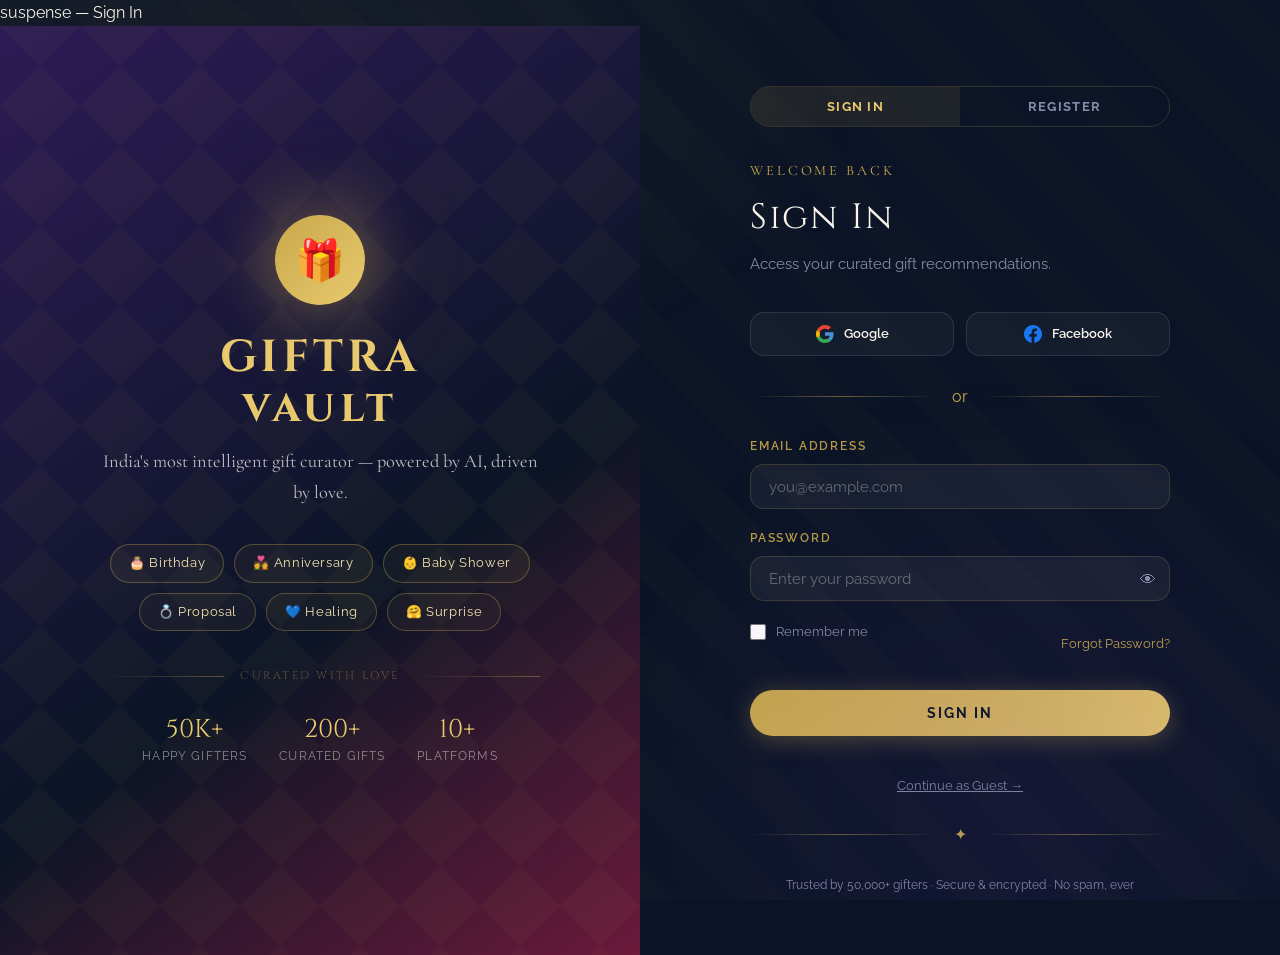
==== commit 3feefce8: "Update index.html" ====
--- a/index.html
+++ b/index.html
@@ -3,7 +3,7 @@
 <head>
   <meta charset="UTF-8">
   <meta name="viewport" content="width=device-width, initial-scale=1.0">
-  <title>GIFTRAvault — Sign In</title>
+  <tite>suspense — Sign In</title>
   <link rel="stylesheet" href="styles.css">
   <link rel="icon" href="data:image/svg+xml,<svg xmlns='http://www.w3.org/2000/svg' viewBox='0 0 100 100'><text y='.9em' font-size='90'>🎁</text></svg>">
 </head>
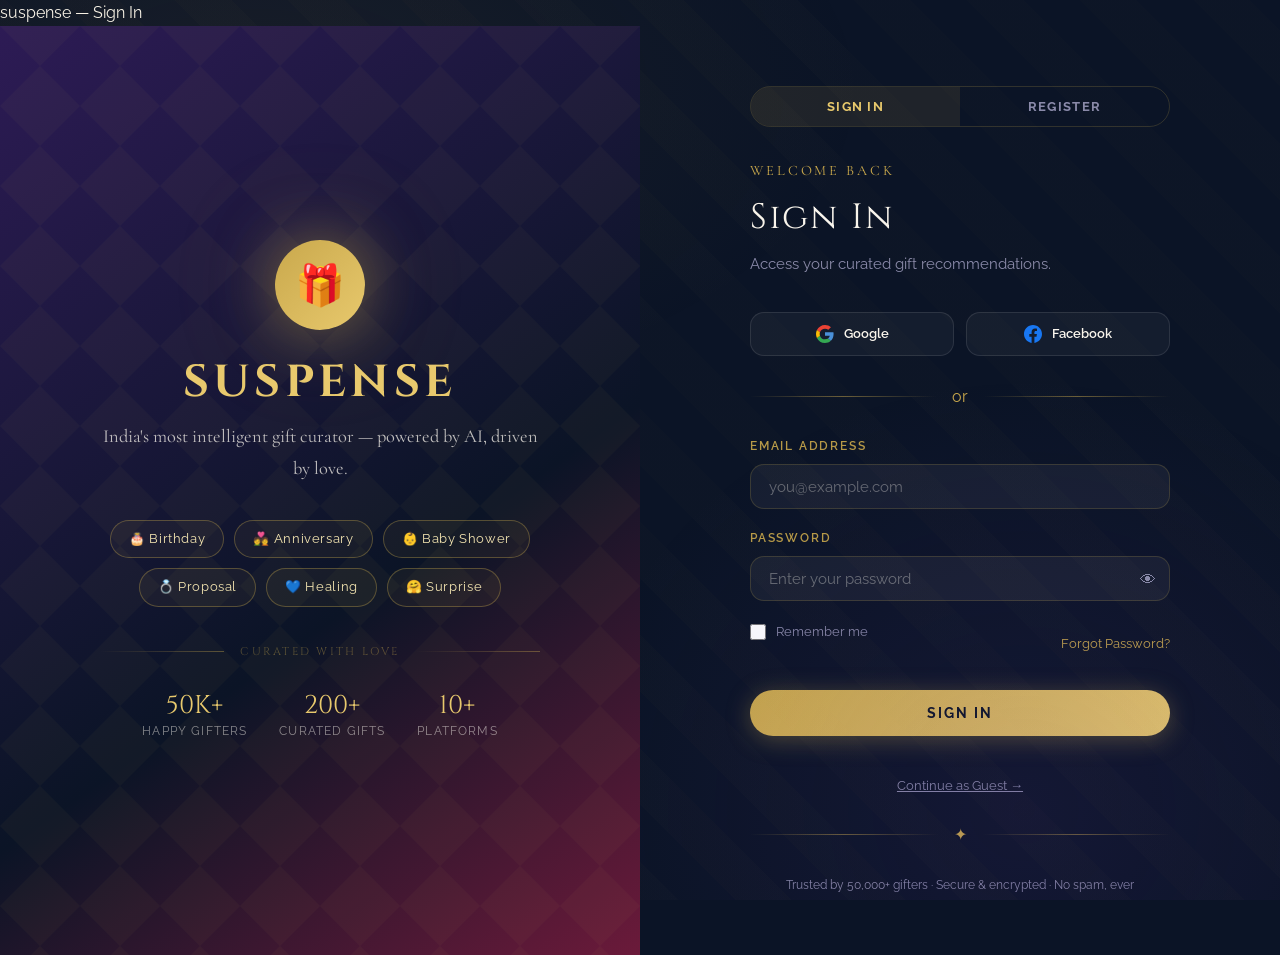
==== commit d58f3574: "Update index.html" ====
--- a/index.html
+++ b/index.html
@@ -18,7 +18,7 @@
   <div class="login-left">
     <div class="login-left-inner">
       <div class="login-logo-big">🎁</div>
-      <h1>GIFTRA<br>vault</h1>
+      <h1>SUSPENSE</h1>
       <p>India's most intelligent gift curator — powered by AI, driven by love.</p>
 
       <div class="occasion-chips">
